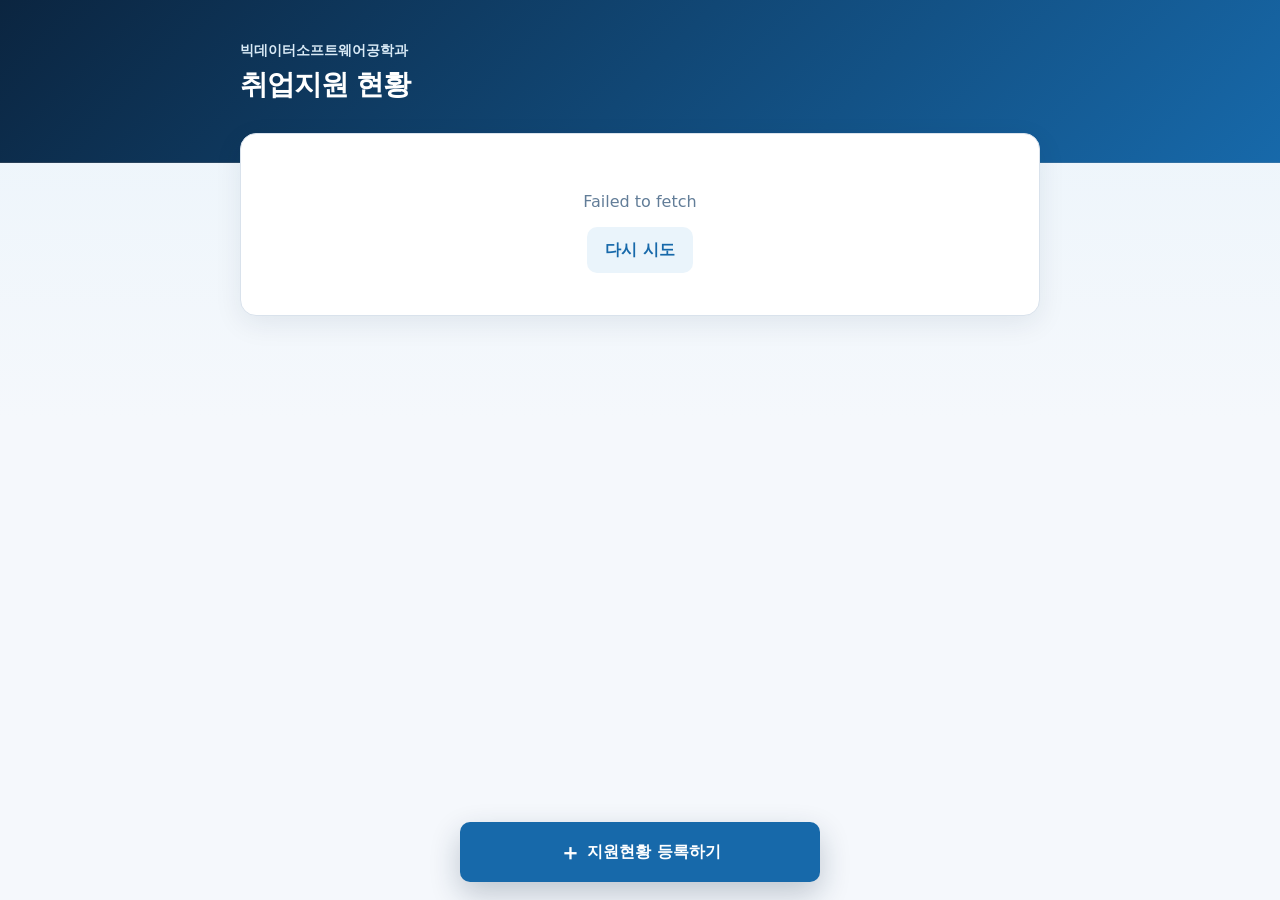
==== index.html @ fe4abc90 "chore: keep internal student service out of search indexes" ====
<!doctype html>
<html lang="ko">
<head>
  <meta charset="utf-8">
  <meta name="viewport" content="width=device-width, initial-scale=1, viewport-fit=cover">
  <meta name="robots" content="noindex, nofollow, noarchive">
  <meta name="theme-color" content="#102a43">
  <meta name="description" content="빅데이터소프트웨어공학과 학생들의 입사지원 현황">
  <title>BigData Job Apply</title>
  <link rel="stylesheet" href="css/style.css?v=20260930-1">
</head>
<body>
  <header class="site-header">
    <div class="container"><p>빅데이터소프트웨어공학과</p><h1>취업지원 현황</h1></div>
  </header>
  <main class="container main-content">
    <div id="loading" class="state-card" role="status"><span class="spinner"></span><p>지원 현황을 불러오고 있어요</p></div>
    <div id="error-state" class="state-card" hidden><p id="error-message"></p><button id="retry-button" class="button button-secondary" type="button">다시 시도</button></div>
    <div id="dashboard" hidden>
      <section class="summary-card" aria-labelledby="summary-title">
        <p id="summary-title" class="eyebrow">이번 주 학과 전체 지원</p>
        <strong id="weekly-count" class="big-number">0건</strong>
        <div class="goal-line"><span>이번 주 목표</span><strong id="weekly-goal">0건</strong></div>
        <div id="goal-progress-wrap" class="progress" role="progressbar" aria-label="주간 목표 달성률" aria-valuemin="0" aria-valuemax="100" aria-valuenow="0"><span id="goal-progress"></span></div>
        <p id="goal-percent" class="goal-copy"></p>
        <div class="summary-substats"><div><span>이번 달</span><strong id="monthly-count">0건</strong></div><div><span>전체 누적</span><strong id="cumulative-count">0건</strong></div></div>
      </section>
      <section class="section-card" aria-labelledby="students-title">
        <div class="section-heading"><div><p class="eyebrow">함께 만드는 기록</p><h2 id="students-title">학생별 지원 현황</h2></div><span class="period-badge">이번 주</span></div>
        <ul id="student-list" class="student-list"></ul>
      </section>
      <section aria-labelledby="recent-title">
        <div class="section-heading outside"><div><p class="eyebrow">새로운 도전</p><h2 id="recent-title">최근 입사지원</h2></div></div>
        <p id="recent-empty" class="empty-card" hidden>아직 등록된 지원 내역이 없습니다.<br>첫 지원 현황을 등록해 보세요!</p>
        <div id="recent-list" class="recent-list"></div>
      </section>
    </div>
  </main>
  <a class="button floating-action" href="register.html"><span aria-hidden="true">＋</span> 지원현황 등록하기</a>
  <dialog id="delete-dialog" class="modal">
    <form id="delete-form" method="dialog">
      <div class="modal-icon" aria-hidden="true">!</div><h2>지원내역 삭제</h2><p>학생: <strong id="delete-student"></strong></p>
      <label for="delete-pin">본인 확인번호</label><input id="delete-pin" type="password" inputmode="numeric" pattern="[0-9]{4}" maxlength="4" autocomplete="off" required placeholder="4자리 PIN">
      <p id="delete-error" class="form-error" aria-live="polite"></p>
      <div class="modal-actions"><button id="delete-cancel" class="button button-ghost" type="button">취소</button><button id="delete-submit" class="button button-danger" type="submit">삭제하기</button></div>
    </form>
  </dialog>
  <script type="module" src="js/app.js"></script>
</body>
</html>
---- css/style.css ----
:root {
  --primary: #1769aa;
  --primary-dark: #0f548b;
  --primary-soft: #eaf4fb;
  --navy: #102a43;
  --ink: #243b53;
  --muted: #627d98;
  --line: #d9e2ec;
  --surface: #fff;
  --background: #f5f8fc;
  --success: #157347;
  --danger: #b42318;
  --shadow: 0 8px 28px rgba(16, 42, 67, .08);
}

* { box-sizing: border-box; }
html { color: var(--ink); background: var(--background); font-family: Pretendard, "Noto Sans KR", system-ui, -apple-system, sans-serif; }
body { min-height: 100vh; margin: 0; padding-bottom: 104px; background: linear-gradient(180deg, var(--primary-soft) 0, var(--background) 420px); }
button, input, select { font: inherit; }
.container { width: min(100% - 32px, 800px); margin-inline: auto; }
.site-header { padding: 34px 0 58px; color: #fff; background: linear-gradient(135deg, #0b2540, var(--primary)); border-bottom: 1px solid rgba(255, 255, 255, .12); }
.site-header.compact { padding: 24px 0 32px; }
.site-header p { margin: 0 0 6px; color: #d9eaf6; font-size: .86rem; font-weight: 650; }
.site-header h1 { margin: 0; font-size: 1.75rem; letter-spacing: -.04em; }
.header-row { display: flex; gap: 16px; align-items: center; }
.back-link { display: grid; flex: 0 0 auto; width: 42px; height: 42px; place-items: center; border: 1px solid rgba(255, 255, 255, .28); border-radius: 10px; color: #fff; background: rgba(255, 255, 255, .1); font-size: 1.4rem; text-decoration: none; }
.main-content { margin-top: -30px; }
.summary-card, .section-card, .application-card, .state-card, .success-card { border: 1px solid var(--line); border-radius: 16px; background: var(--surface); box-shadow: var(--shadow); }
.summary-card { padding: 26px; }
.eyebrow { margin: 0 0 7px; color: var(--primary); font-size: .8rem; font-weight: 800; letter-spacing: .02em; }
.big-number { display: block; margin-bottom: 24px; color: var(--navy); font-size: 3.4rem; line-height: 1.1; letter-spacing: -.06em; }
.goal-line { display: flex; justify-content: space-between; font-size: .92rem; }
.progress { height: 10px; margin: 10px 0; overflow: hidden; border-radius: 99px; background: #edf2f7; }
.progress span { display: block; width: 0; height: 100%; border-radius: inherit; background: linear-gradient(90deg, var(--primary), #3c8dca); transition: width .5s ease; }
.goal-copy { margin: 0; color: var(--muted); font-size: .86rem; }
.summary-substats { display: grid; grid-template-columns: 1fr 1fr; gap: 8px; margin-top: 20px; padding-top: 16px; border-top: 1px solid var(--line); }
.summary-substats div { display: flex; justify-content: space-between; padding: 11px 12px; border-radius: 10px; background: var(--primary-soft); font-size: .86rem; }
.summary-substats strong { color: var(--primary); }
.section-card { margin-top: 18px; padding: 22px; }
.section-heading { display: flex; align-items: center; justify-content: space-between; margin-bottom: 15px; }
.section-heading.outside { margin: 32px 4px 14px; }
.section-heading h2, .form-intro h2 { margin: 0; color: var(--navy); font-size: 1.25rem; letter-spacing: -.03em; }
.period-badge { padding: 6px 10px; border-radius: 99px; color: var(--primary); background: var(--primary-soft); font-size: .75rem; font-weight: 700; }
.student-list { padding: 0; margin: 0; list-style: none; }
.student-row { display: grid; grid-template-columns: 1fr auto 82px; gap: 12px; align-items: center; padding: 14px 0; border-bottom: 1px solid var(--line); }
.student-row:last-child { border: 0; }
.student-name { color: var(--navy); font-weight: 700; }
.student-count { display: flex; flex-direction: column; align-items: flex-end; }
.student-count strong { color: var(--ink); font-size: 1.05rem; }
.student-count small { margin-top: 2px; color: var(--muted); font-size: .68rem; white-space: nowrap; }
.goal-state { color: var(--muted); font-size: .8rem; text-align: right; }
.goal-state.achieved { color: var(--success); font-weight: 800; }
.recent-list { display: grid; gap: 12px; }
.application-card { padding: 20px; }
.application-head { display: flex; justify-content: space-between; color: var(--primary); font-size: .84rem; }
.application-date { color: var(--muted); }
.application-company { margin: 17px 0 5px; color: var(--navy); font-size: 1.15rem; }
.application-position, .application-site { margin: 0; color: var(--muted); font-size: .9rem; }
.application-site { margin-top: 8px; }
.application-actions { display: flex; align-items: center; gap: 18px; margin-top: 18px; }
.button { display: inline-flex; min-height: 46px; align-items: center; justify-content: center; padding: 0 18px; border: 0; border-radius: 10px; font-weight: 750; text-decoration: none; cursor: pointer; }
.button:disabled { opacity: .55; cursor: wait; }
.button-primary { color: #fff; background: var(--primary); }
.button-primary:hover { background: var(--primary-dark); }
.button-secondary { color: var(--primary); background: var(--primary-soft); }
.button-ghost { color: var(--ink); background: #edf2f7; }
.button-danger { color: #fff; background: var(--danger); }
.text-button { padding: 8px; border: 0; color: var(--danger); background: transparent; text-decoration: underline; cursor: pointer; }
.floating-action { position: fixed; z-index: 5; left: 50%; bottom: max(18px, env(safe-area-inset-bottom)); width: min(calc(100% - 32px), 520px); min-height: 60px; transform: translateX(-50%); color: #fff; background: var(--primary); box-shadow: 0 12px 30px rgba(16, 42, 67, .24); font-size: 1rem; }
.floating-action span { margin-right: 6px; font-size: 1.35rem; }
.state-card, .empty-card { padding: 42px 20px; text-align: center; }
.state-card p { color: var(--muted); }
.spinner { display: inline-block; width: 30px; height: 30px; border: 3px solid #d9e2ec; border-top-color: var(--primary); border-radius: 50%; animation: spin .8s linear infinite; }
@keyframes spin { to { transform: rotate(360deg); } }
.empty-card { border: 1px dashed #bcccdc; border-radius: 16px; color: var(--muted); line-height: 1.7; }
.modal { width: min(calc(100% - 32px), 420px); padding: 0; border: 0; border-radius: 16px; box-shadow: 0 25px 80px rgba(16, 42, 67, .28); }
.modal::backdrop { background: rgba(11, 37, 64, .6); }
.modal form { padding: 27px; }
.modal h2 { margin: 10px 0; color: var(--navy); }
.modal-icon { display: grid; width: 38px; height: 38px; place-items: center; border-radius: 50%; color: var(--danger); background: #fff0f0; font-weight: 900; }
.modal label, .form-card label { display: block; margin: 18px 0 7px; color: var(--navy); font-size: .9rem; font-weight: 750; }
.form-card label span { color: var(--primary); font-size: .72rem; }
.modal input, .form-card input, .form-card select { width: 100%; height: 52px; padding: 0 14px; border: 1px solid var(--line); border-radius: 10px; color: var(--ink); background: #fff; }
.modal input:focus, .form-card input:focus, .form-card select:focus { outline: 3px solid rgba(23, 105, 170, .14); border-color: var(--primary); }
.modal-actions { display: grid; grid-template-columns: 1fr 1fr; gap: 10px; margin-top: 18px; }
.register-main { margin-top: 20px; }
.form-card { margin-top: 0; }
.form-intro { padding-bottom: 8px; }
.form-intro > p:last-child { margin: 10px 0 0; color: var(--muted); font-size: .9rem; }
.form-error { min-height: 20px; margin: 13px 0 7px; color: var(--danger); font-size: .86rem; }
.submit-button { width: 100%; min-height: 58px; }
.success-card { padding: 42px 24px; text-align: center; }
.success-check { display: grid; width: 64px; height: 64px; margin: 0 auto 20px; place-items: center; border-radius: 50%; color: #fff; background: var(--success); font-size: 2rem; }
.success-card h2 { margin: 4px 0 24px; color: var(--navy); font-size: 1.8rem; }
.success-name { color: var(--navy); font-size: 1.2rem; }
.count-change { font-size: 1.3rem; }
.count-change b { padding: 0 8px; color: var(--primary); }
.success-message { margin: 20px 0; color: var(--success); font-weight: 750; }
.success-card .button { width: 100%; margin-top: 12px; }
.form-card select:disabled { background: #f0f4f8; }
.form-card input::placeholder { color: #829ab1; }

@media (min-width: 700px) {
  body { padding-bottom: 120px; }
  .site-header { padding-top: 42px; }
  .summary-card { padding: 34px; }
  .big-number { font-size: 4.25rem; }
  .section-card { padding: 28px; }
  .recent-list { grid-template-columns: repeat(2, minmax(0, 1fr)); }
  .floating-action { width: 360px; }
  .application-card { display: flex; flex-direction: column; }
  .application-actions { margin-top: auto; padding-top: 8px; }
}

@media (prefers-reduced-motion: reduce) {
  * { scroll-behavior: auto !important; transition: none !important; animation-duration: .01ms !important; }
}
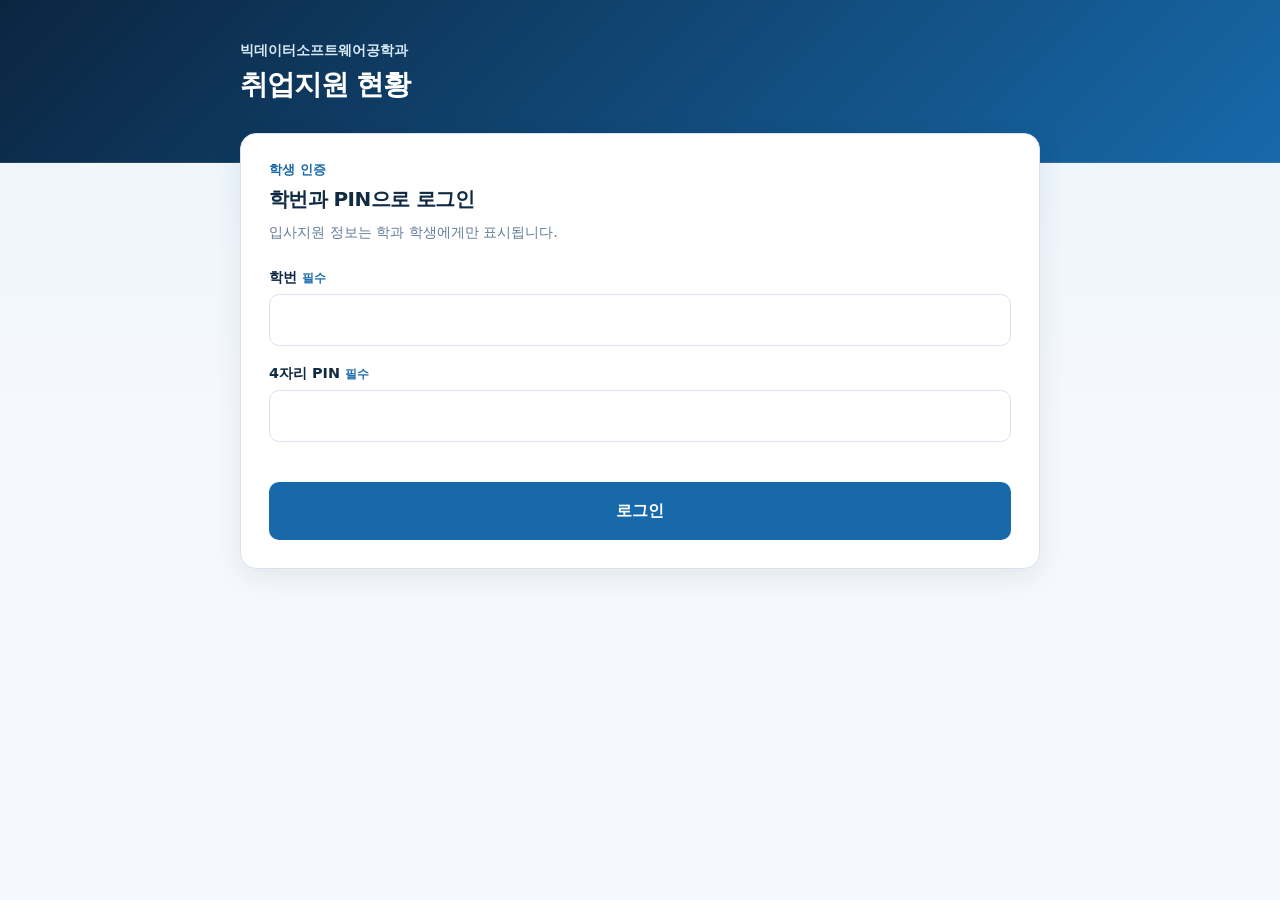
==== commit d845e069: "fix: version security assets to prevent stale frontend deployment" ====
--- a/index.html
+++ b/index.html
@@ -7,7 +7,7 @@
   <meta name="theme-color" content="#102a43">
   <meta name="description" content="빅데이터소프트웨어공학과 학생들의 입사지원 현황">
   <title>BigData Job Apply</title>
-  <link rel="stylesheet" href="css/style.css?v=20260930-1">
+  <link rel="stylesheet" href="css/style.css?v=20261005-session-1">
 </head>
 <body>
   <header class="site-header">
@@ -16,7 +16,17 @@
   <main class="container main-content">
     <div id="loading" class="state-card" role="status"><span class="spinner"></span><p>지원 현황을 불러오고 있어요</p></div>
     <div id="error-state" class="state-card" hidden><p id="error-message"></p><button id="retry-button" class="button button-secondary" type="button">다시 시도</button></div>
+    <section id="login-card" class="section-card form-card auth-card" hidden>
+      <div class="form-intro"><p class="eyebrow">학생 인증</p><h2>학번과 PIN으로 로그인</h2><p>입사지원 정보는 학과 학생에게만 표시됩니다.</p></div>
+      <form id="login-form">
+        <label for="login-student-id">학번 <span>필수</span></label><input id="login-student-id" name="student_id" inputmode="numeric" autocomplete="username" required>
+        <label for="login-pin">4자리 PIN <span>필수</span></label><input id="login-pin" name="pin" type="password" inputmode="numeric" pattern="[0-9]{4}" maxlength="4" autocomplete="current-password" required>
+        <p id="login-error" class="form-error" aria-live="polite"></p>
+        <button id="login-button" class="button button-primary submit-button" type="submit">로그인</button>
+      </form>
+    </section>
     <div id="dashboard" hidden>
+      <div class="session-bar"><span><strong id="session-user"></strong> 학생</span><button id="logout-button" class="text-button" type="button">로그아웃</button></div>
       <section class="summary-card" aria-labelledby="summary-title">
         <p id="summary-title" class="eyebrow">이번 주 학과 전체 지원</p>
         <strong id="weekly-count" class="big-number">0건</strong>
@@ -36,15 +46,15 @@
       </section>
     </div>
   </main>
-  <a class="button floating-action" href="register.html"><span aria-hidden="true">＋</span> 지원현황 등록하기</a>
+  <a id="register-link" class="button floating-action" href="register.html" hidden><span aria-hidden="true">＋</span> 지원현황 등록하기</a>
   <dialog id="delete-dialog" class="modal">
     <form id="delete-form" method="dialog">
       <div class="modal-icon" aria-hidden="true">!</div><h2>지원내역 삭제</h2><p>학생: <strong id="delete-student"></strong></p>
-      <label for="delete-pin">본인 확인번호</label><input id="delete-pin" type="password" inputmode="numeric" pattern="[0-9]{4}" maxlength="4" autocomplete="off" required placeholder="4자리 PIN">
+      <p>로그인한 본인의 지원내역만 삭제할 수 있습니다.</p>
       <p id="delete-error" class="form-error" aria-live="polite"></p>
       <div class="modal-actions"><button id="delete-cancel" class="button button-ghost" type="button">취소</button><button id="delete-submit" class="button button-danger" type="submit">삭제하기</button></div>
     </form>
   </dialog>
-  <script type="module" src="js/app.js"></script>
+  <script type="module" src="js/app.js?v=20261005-session-1"></script>
 </body>
 </html>
--- a/css/style.css
+++ b/css/style.css
@@ -14,6 +14,7 @@
 }
 
 * { box-sizing: border-box; }
+[hidden] { display: none !important; }
 html { color: var(--ink); background: var(--background); font-family: Pretendard, "Noto Sans KR", system-ui, -apple-system, sans-serif; }
 body { min-height: 100vh; margin: 0; padding-bottom: 104px; background: linear-gradient(180deg, var(--primary-soft) 0, var(--background) 420px); }
 button, input, select { font: inherit; }
@@ -65,7 +66,7 @@
 .button-secondary { color: var(--primary); background: var(--primary-soft); }
 .button-ghost { color: var(--ink); background: #edf2f7; }
 .button-danger { color: #fff; background: var(--danger); }
-.text-button { padding: 8px; border: 0; color: var(--danger); background: transparent; text-decoration: underline; cursor: pointer; }
+.text-button { min-width: 44px; min-height: 44px; padding: 8px; border: 0; color: var(--danger); background: transparent; text-decoration: underline; cursor: pointer; }
 .floating-action { position: fixed; z-index: 5; left: 50%; bottom: max(18px, env(safe-area-inset-bottom)); width: min(calc(100% - 32px), 520px); min-height: 60px; transform: translateX(-50%); color: #fff; background: var(--primary); box-shadow: 0 12px 30px rgba(16, 42, 67, .24); font-size: 1rem; }
 .floating-action span { margin-right: 6px; font-size: 1.35rem; }
 .state-card, .empty-card { padding: 42px 20px; text-align: center; }
@@ -100,6 +101,15 @@
 .form-card select:disabled { background: #f0f4f8; }
 .form-card input::placeholder { color: #829ab1; }
 
+
+.auth-card { margin-top: 0; }
+.session-bar { display:flex; align-items:center; justify-content:space-between; gap:12px; margin:0 2px 14px; padding:10px 12px; border:1px solid var(--line); border-radius:12px; background:rgba(255,255,255,.88); }
+.session-bar span { color:var(--muted); font-size:.86rem; }
+.session-bar strong { color:var(--navy); }
+.identity-card { margin:18px 0 8px; padding:16px; border:1px solid var(--line); border-radius:12px; background:var(--primary-soft); }
+.identity-card span,.identity-card small { display:block; color:var(--muted); font-size:.78rem; }
+.identity-card strong { display:block; margin:4px 0 2px; color:var(--navy); font-size:1.08rem; }
+
 @media (min-width: 700px) {
   body { padding-bottom: 120px; }
   .site-header { padding-top: 42px; }
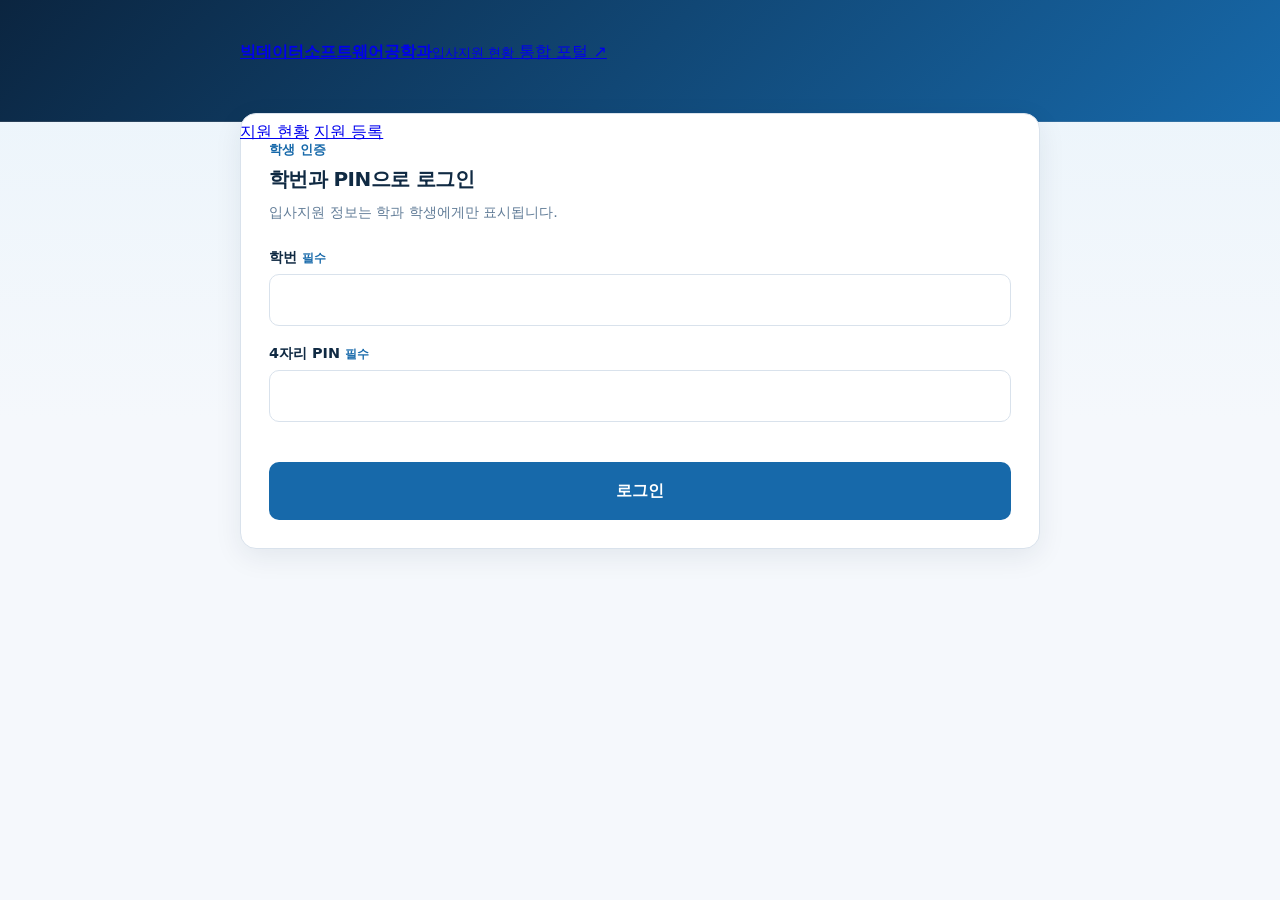
==== commit 3f08a2e6: "Align Job Apply shell with portal on index.html" ====
--- a/index.html
+++ b/index.html
@@ -4,15 +4,26 @@
   <meta charset="utf-8">
   <meta name="viewport" content="width=device-width, initial-scale=1, viewport-fit=cover">
   <meta name="robots" content="noindex, nofollow, noarchive">
-  <meta name="theme-color" content="#102a43">
+  <meta name="theme-color" content="#0b1739">
   <meta name="description" content="빅데이터소프트웨어공학과 학생들의 입사지원 현황">
   <title>BigData Job Apply</title>
-  <link rel="stylesheet" href="css/style.css?v=20261005-session-1">
+  <link rel="icon" href="favicon.svg" type="image/svg+xml">
+  <link rel="stylesheet" href="css/style.css?v=20261005-portal">
 </head>
 <body>
   <header class="site-header">
-    <div class="container"><p>빅데이터소프트웨어공학과</p><h1>취업지원 현황</h1></div>
+    <div class="container header-inner">
+      <a class="service-brand" href="index.html" aria-label="입사지원 현황 홈">
+        <span class="brand-mark" aria-hidden="true"><span></span></span>
+        <span class="brand-copy"><strong>빅데이터소프트웨어공학과</strong><small>입사지원 현황</small></span>
+      </a>
+      <a class="portal-link" href="https://portal.k-bigdata.kr/">통합 포털 ↗</a>
+    </div>
   </header>
+  <nav class="service-tabs" aria-label="입사지원 메뉴"><div class="container">
+    <a class="active" href="index.html" aria-current="page">지원 현황</a>
+    <a href="register.html">지원 등록</a>
+  </div></nav>
   <main class="container main-content">
     <div id="loading" class="state-card" role="status"><span class="spinner"></span><p>지원 현황을 불러오고 있어요</p></div>
     <div id="error-state" class="state-card" hidden><p id="error-message"></p><button id="retry-button" class="button button-secondary" type="button">다시 시도</button></div>
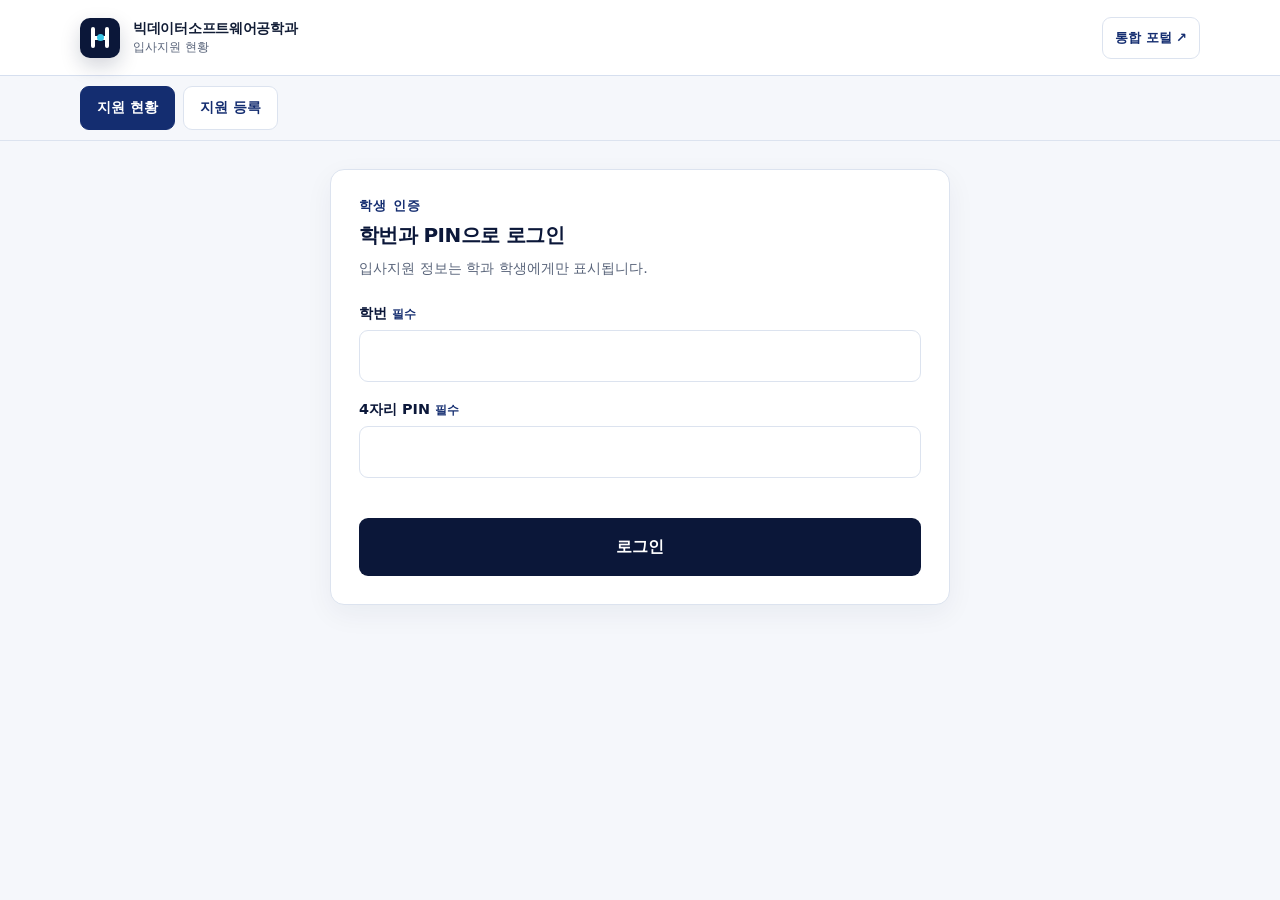
==== commit a3f2b377: "Finalize portal-aligned Job Apply assets" ====
--- a/index.html
+++ b/index.html
@@ -8,7 +8,7 @@
   <meta name="description" content="빅데이터소프트웨어공학과 학생들의 입사지원 현황">
   <title>BigData Job Apply</title>
   <link rel="icon" href="favicon.svg" type="image/svg+xml">
-  <link rel="stylesheet" href="css/style.css?v=20261005-portal">
+  <link rel="stylesheet" href="css/style.css?v=20261005-portal2">
 </head>
 <body>
   <header class="site-header">
--- a/css/style.css
+++ b/css/style.css
@@ -125,3 +125,196 @@
 @media (prefers-reduced-motion: reduce) {
   * { scroll-behavior: auto !important; transition: none !important; animation-duration: .01ms !important; }
 }
+
+
+/* 2026-10-05 Portal-aligned standalone Job Apply */
+:root{
+  --primary:#142d70;
+  --primary-dark:#0b1739;
+  --primary-soft:#eef4ff;
+  --navy:#0b1739;
+  --ink:#111c35;
+  --muted:#59647a;
+  --line:#dce3ef;
+  --surface:#fff;
+  --background:#f5f7fb;
+  --shadow:0 9px 28px rgba(17,36,77,.055);
+}
+html{background:var(--background);color:var(--ink)}
+body{
+  background:var(--background);
+  padding-bottom:104px;
+}
+.container{width:min(calc(100% - 40px),1120px)}
+.site-header{
+  position:sticky;
+  top:0;
+  z-index:100;
+  height:76px;
+  padding:0;
+  color:var(--ink);
+  background:rgba(255,255,255,.94);
+  border-bottom:1px solid rgba(210,220,238,.9);
+  backdrop-filter:blur(16px);
+}
+.site-header.compact{padding:0}
+.header-inner{
+  height:100%;
+  display:flex;
+  align-items:center;
+  justify-content:space-between;
+  gap:24px;
+}
+.service-brand{
+  display:flex;
+  align-items:center;
+  gap:13px;
+  min-width:0;
+  color:inherit;
+  text-decoration:none;
+}
+.brand-mark{
+  position:relative;
+  width:40px;
+  height:40px;
+  flex:0 0 40px;
+  border-radius:10px;
+  background:#0b1739;
+  box-shadow:0 8px 20px rgba(11,23,57,.18);
+}
+.brand-mark::before,.brand-mark::after{content:"";position:absolute;background:#fff;border-radius:2px}
+.brand-mark::before{width:4px;height:21px;left:11px;top:9px;box-shadow:14px 0 #fff}
+.brand-mark::after{width:18px;height:4px;left:11px;top:18px}
+.brand-mark span{position:absolute;z-index:2;width:7px;height:7px;left:17px;top:16px;border-radius:50%;background:#39c6e8}
+.brand-copy{display:grid;line-height:1.25}
+.brand-copy strong{font-size:14px;letter-spacing:-.02em}
+.brand-copy small{margin-top:3px;color:var(--muted);font-size:12px}
+.portal-link{
+  display:inline-flex;
+  align-items:center;
+  min-height:42px;
+  padding:8px 12px;
+  border:1px solid var(--line);
+  border-radius:9px;
+  color:var(--primary);
+  background:#fff;
+  font-size:13px;
+  font-weight:700;
+  text-decoration:none;
+}
+.portal-link:hover{background:#f1f5fb}
+.service-tabs{
+  position:sticky;
+  top:76px;
+  z-index:90;
+  border-bottom:1px solid var(--line);
+  background:rgba(245,247,251,.96);
+  backdrop-filter:blur(12px);
+}
+.service-tabs .container{
+  display:flex;
+  gap:8px;
+  padding-top:10px;
+  padding-bottom:10px;
+}
+.service-tabs a{
+  display:inline-flex;
+  align-items:center;
+  justify-content:center;
+  min-height:44px;
+  padding:9px 16px;
+  border:1px solid var(--line);
+  border-radius:9px;
+  color:var(--primary);
+  background:#fff;
+  font-size:14px;
+  font-weight:750;
+  text-decoration:none;
+}
+.service-tabs a.active{
+  border-color:var(--primary);
+  color:#fff;
+  background:var(--primary);
+}
+.main-content{
+  width:min(calc(100% - 40px),1120px);
+  margin-top:28px;
+}
+#dashboard{
+  display:grid;
+  grid-template-columns:minmax(320px,.72fr) minmax(0,1.28fr);
+  gap:20px;
+  align-items:start;
+}
+#dashboard .session-bar{grid-column:1/-1}
+#dashboard .summary-card{grid-column:1}
+#dashboard .section-card{grid-column:2;grid-row:2}
+#dashboard>section[aria-labelledby="recent-title"]{grid-column:1/-1}
+.summary-card,.section-card,.application-card,.state-card,.success-card{
+  border-radius:14px;
+  box-shadow:var(--shadow);
+}
+.summary-card{padding:30px}
+.section-card{margin-top:0;padding:28px}
+.big-number{color:var(--primary-dark)}
+.eyebrow{color:var(--primary);letter-spacing:.08em}
+.progress span{background:linear-gradient(90deg,var(--primary),#3468e8)}
+.summary-substats div{background:#f6f8fc}
+.button{border-radius:9px}
+.button-primary{background:var(--primary-dark)}
+.button-primary:hover{background:var(--primary)}
+.button-secondary{color:var(--primary);background:var(--primary-soft)}
+.floating-action{
+  background:var(--primary-dark);
+  box-shadow:0 12px 28px rgba(11,23,57,.22);
+}
+.auth-card{
+  width:min(100%,620px);
+  margin:0 auto;
+}
+.register-main{
+  width:min(calc(100% - 40px),760px);
+  margin-top:28px;
+}
+.form-card{border-radius:14px}
+.form-card input,.form-card select,.modal input{
+  border-radius:9px;
+}
+.modal input:focus,.form-card input:focus,.form-card select:focus{
+  border-color:var(--primary);
+  outline:3px solid rgba(20,45,112,.1);
+}
+
+@media(min-width:900px){
+  body{padding-bottom:40px}
+  .floating-action{
+    left:auto;
+    right:max(24px,calc((100vw - 1120px)/2));
+    bottom:24px;
+    width:auto;
+    min-width:240px;
+    transform:none;
+  }
+  .recent-list{grid-template-columns:repeat(3,minmax(0,1fr))}
+}
+@media(max-width:899px){
+  .container{width:min(calc(100% - 24px),800px)}
+  .site-header{height:64px}
+  .service-tabs{top:64px}
+  .brand-copy strong{font-size:13px}
+  .brand-copy small{font-size:11px}
+  .portal-link{padding:7px 9px;font-size:12px}
+  .main-content,.register-main{
+    width:min(calc(100% - 24px),800px);
+    margin-top:20px;
+  }
+  #dashboard{display:block}
+  #dashboard .section-card{margin-top:18px}
+}
+@media(max-width:420px){
+  .brand-copy strong{max-width:180px;white-space:nowrap;overflow:hidden;text-overflow:ellipsis}
+  .portal-link{font-size:0}
+  .portal-link::after{content:"포털 ↗";font-size:12px}
+  .service-tabs .container{gap:6px}
+  .service-tabs a{flex:1;padding-inline:8px}
+}
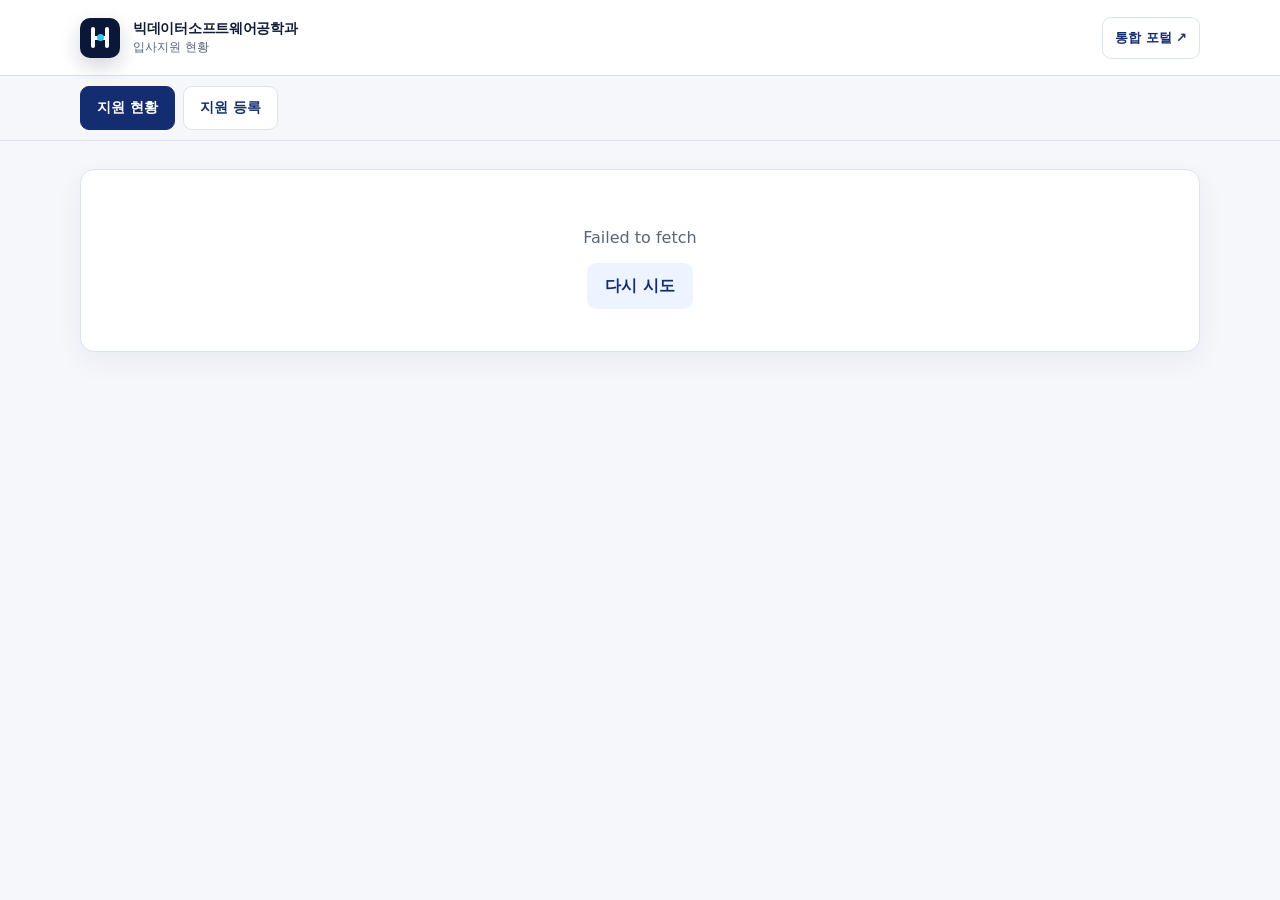
==== commit 5724597e: "Remove login UI from public support dashboard" ====
--- a/index.html
+++ b/index.html
@@ -8,7 +8,7 @@
   <meta name="description" content="빅데이터소프트웨어공학과 학생들의 입사지원 현황">
   <title>BigData Job Apply</title>
   <link rel="icon" href="favicon.svg" type="image/svg+xml">
-  <link rel="stylesheet" href="css/style.css?v=20261005-portal2">
+  <link rel="stylesheet" href="css/style.css?v=20261005-public-1">
 </head>
 <body>
   <header class="site-header">
@@ -27,17 +27,7 @@
   <main class="container main-content">
     <div id="loading" class="state-card" role="status"><span class="spinner"></span><p>지원 현황을 불러오고 있어요</p></div>
     <div id="error-state" class="state-card" hidden><p id="error-message"></p><button id="retry-button" class="button button-secondary" type="button">다시 시도</button></div>
-    <section id="login-card" class="section-card form-card auth-card" hidden>
-      <div class="form-intro"><p class="eyebrow">학생 인증</p><h2>학번과 PIN으로 로그인</h2><p>입사지원 정보는 학과 학생에게만 표시됩니다.</p></div>
-      <form id="login-form">
-        <label for="login-student-id">학번 <span>필수</span></label><input id="login-student-id" name="student_id" inputmode="numeric" autocomplete="username" required>
-        <label for="login-pin">4자리 PIN <span>필수</span></label><input id="login-pin" name="pin" type="password" inputmode="numeric" pattern="[0-9]{4}" maxlength="4" autocomplete="current-password" required>
-        <p id="login-error" class="form-error" aria-live="polite"></p>
-        <button id="login-button" class="button button-primary submit-button" type="submit">로그인</button>
-      </form>
-    </section>
     <div id="dashboard" hidden>
-      <div class="session-bar"><span><strong id="session-user"></strong> 학생</span><button id="logout-button" class="text-button" type="button">로그아웃</button></div>
       <section class="summary-card" aria-labelledby="summary-title">
         <p id="summary-title" class="eyebrow">이번 주 학과 전체 지원</p>
         <strong id="weekly-count" class="big-number">0건</strong>
@@ -61,11 +51,15 @@
   <dialog id="delete-dialog" class="modal">
     <form id="delete-form" method="dialog">
       <div class="modal-icon" aria-hidden="true">!</div><h2>지원내역 삭제</h2><p>학생: <strong id="delete-student"></strong></p>
-      <p>로그인한 본인의 지원내역만 삭제할 수 있습니다.</p>
+      <p>본인 확인 후 자신의 지원내역만 삭제할 수 있습니다.</p>
+      <label for="delete-student-id">학번 <span>필수</span></label>
+      <input id="delete-student-id" name="student_id" inputmode="numeric" autocomplete="username" required>
+      <label for="delete-pin">4자리 PIN <span>필수</span></label>
+      <input id="delete-pin" name="pin" type="password" inputmode="numeric" pattern="[0-9]{4}" maxlength="4" autocomplete="current-password" required>
       <p id="delete-error" class="form-error" aria-live="polite"></p>
       <div class="modal-actions"><button id="delete-cancel" class="button button-ghost" type="button">취소</button><button id="delete-submit" class="button button-danger" type="submit">삭제하기</button></div>
     </form>
   </dialog>
-  <script type="module" src="js/app.js?v=20261005-session-1"></script>
+  <script type="module" src="js/app.js?v=20261005-public-1"></script>
 </body>
 </html>
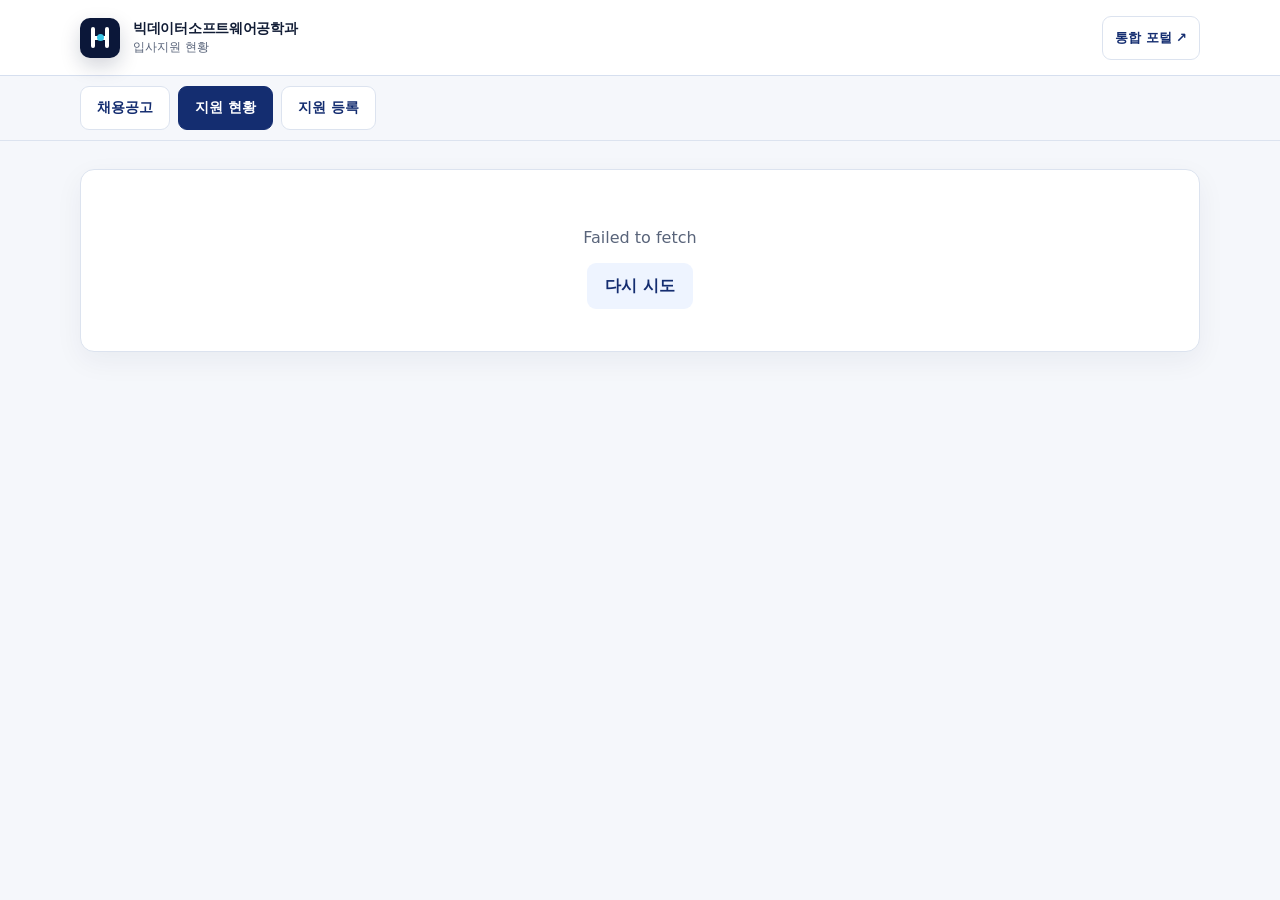
==== commit 0c25d76e: "Link recommended job openings from Job Apply" ====
--- a/index.html
+++ b/index.html
@@ -21,6 +21,7 @@
     </div>
   </header>
   <nav class="service-tabs" aria-label="입사지원 메뉴"><div class="container">
+    <a href="https://portal.k-bigdata.kr/recruit.html">채용공고</a>
     <a class="active" href="index.html" aria-current="page">지원 현황</a>
     <a href="register.html">지원 등록</a>
   </div></nav>
--- a/css/style.css
+++ b/css/style.css
@@ -102,10 +102,6 @@
 .form-card input::placeholder { color: #829ab1; }
 
 
-.auth-card { margin-top: 0; }
-.session-bar { display:flex; align-items:center; justify-content:space-between; gap:12px; margin:0 2px 14px; padding:10px 12px; border:1px solid var(--line); border-radius:12px; background:rgba(255,255,255,.88); }
-.session-bar span { color:var(--muted); font-size:.86rem; }
-.session-bar strong { color:var(--navy); }
 .identity-card { margin:18px 0 8px; padding:16px; border:1px solid var(--line); border-radius:12px; background:var(--primary-soft); }
 .identity-card span,.identity-card small { display:block; color:var(--muted); font-size:.78rem; }
 .identity-card strong { display:block; margin:4px 0 2px; color:var(--navy); font-size:1.08rem; }
@@ -192,7 +188,7 @@
 .portal-link{
   display:inline-flex;
   align-items:center;
-  min-height:42px;
+  min-height:44px;
   padding:8px 12px;
   border:1px solid var(--line);
   border-radius:9px;
@@ -246,9 +242,8 @@
   gap:20px;
   align-items:start;
 }
-#dashboard .session-bar{grid-column:1/-1}
 #dashboard .summary-card{grid-column:1}
-#dashboard .section-card{grid-column:2;grid-row:2}
+#dashboard .section-card{grid-column:2;grid-row:1}
 #dashboard>section[aria-labelledby="recent-title"]{grid-column:1/-1}
 .summary-card,.section-card,.application-card,.state-card,.success-card{
   border-radius:14px;
@@ -268,10 +263,6 @@
   background:var(--primary-dark);
   box-shadow:0 12px 28px rgba(11,23,57,.22);
 }
-.auth-card{
-  width:min(100%,620px);
-  margin:0 auto;
-}
 .register-main{
   width:min(calc(100% - 40px),760px);
   margin-top:28px;
@@ -318,3 +309,29 @@
   .service-tabs .container{gap:6px}
   .service-tabs a{flex:1;padding-inline:8px}
 }
+
+
+/* Recommended recruitment picker */
+.recruitment-picker{
+  margin:20px 0 6px;
+  padding:18px;
+  border:1px solid #c8d6ee;
+  border-radius:12px;
+  background:#f7f9fd;
+}
+.recruitment-picker label{margin-top:0}
+.recruitment-picker select{background:#fff}
+.field-help{
+  margin:9px 2px 0;
+  color:var(--muted);
+  font-size:.82rem;
+  line-height:1.65;
+}
+.form-card input.auto-filled,
+.form-card select.auto-filled{
+  border-color:#aebfe0;
+  background:#f2f6fc;
+}
+@media(max-width:520px){
+  .recruitment-picker{padding:14px}
+}
